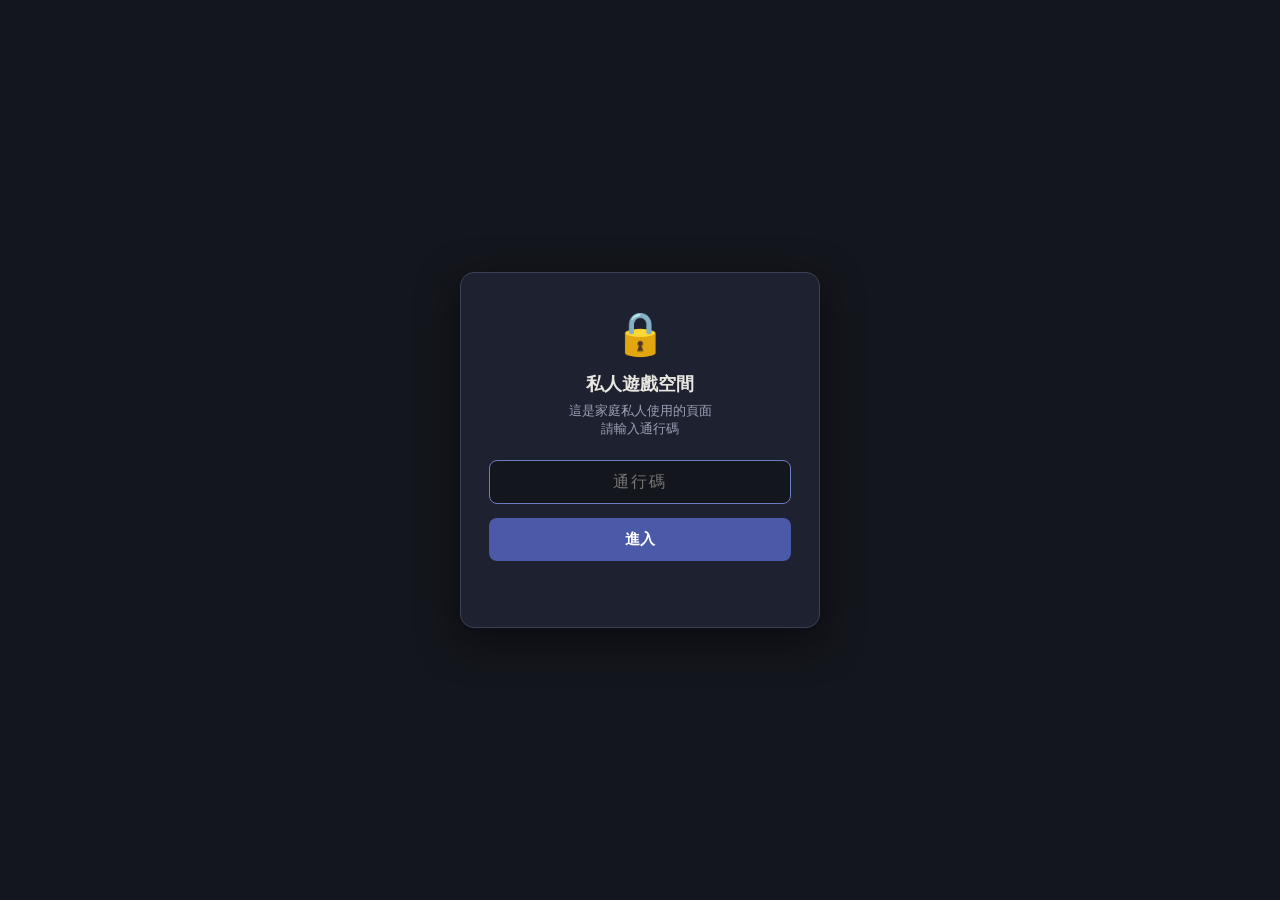
==== gate.html @ 71e1554f "私人化：加通行碼閘門 gate.html + noindex + robots.txt Co-Authored-By: Claude Fable 5 <noreply@anthropic.com>" ====
<!DOCTYPE html>
<html lang="zh-TW">
<head>
    <meta charset="UTF-8">
    <meta name="robots" content="noindex, nofollow">
    <meta http-equiv="Cache-Control" content="no-cache, no-store, must-revalidate">
    <meta name="viewport" content="width=device-width, initial-scale=1.0">
    <title>私人遊戲空間</title>
    <style>
        * { margin: 0; padding: 0; box-sizing: border-box; }
        body {
            min-height: 100vh;
            display: flex;
            align-items: center;
            justify-content: center;
            background: #14161d;
            font-family: "Noto Sans TC", -apple-system, sans-serif;
            color: #e8e6e0;
        }
        .card {
            width: min(90vw, 360px);
            background: #1e2230;
            border: 1px solid #3a4055;
            border-radius: 14px;
            padding: 36px 28px;
            text-align: center;
            box-shadow: 0 12px 40px rgba(0,0,0,.5);
        }
        .lock { font-size: 42px; margin-bottom: 14px; }
        h1 { font-size: 18px; font-weight: 700; margin-bottom: 6px; }
        p { font-size: 13px; color: #9aa0b5; margin-bottom: 22px; }
        input {
            width: 100%;
            padding: 12px 14px;
            font-size: 16px;
            border-radius: 8px;
            border: 1px solid #3a4055;
            background: #14161d;
            color: #e8e6e0;
            text-align: center;
            letter-spacing: 2px;
            outline: none;
        }
        input:focus { border-color: #6b7cc4; }
        button {
            width: 100%;
            margin-top: 14px;
            padding: 12px;
            font-size: 15px;
            font-weight: 700;
            border: none;
            border-radius: 8px;
            background: #4a5aa8;
            color: #fff;
            cursor: pointer;
        }
        button:active { transform: scale(.98); }
        .err { color: #e07a7a; font-size: 13px; margin-top: 12px; min-height: 18px; }
    </style>
</head>
<body>
    <div class="card">
        <div class="lock">🔒</div>
        <h1>私人遊戲空間</h1>
        <p>這是家庭私人使用的頁面<br>請輸入通行碼</p>
        <input id="pw" type="password" placeholder="通行碼" autocomplete="off" autofocus>
        <button id="go">進入</button>
        <div class="err" id="err"></div>
    </div>
    <script>
    (function(){
        var HASH = '5eafec6bec787a30feec8c49f4e0bdd7fb009fb1cee4ffd6079e1e3b9ff959e3';
        var KEY = 'ilc_gate_ok';
        try { if (localStorage.getItem(KEY) === HASH) { location.replace('./'); return; } } catch(e){}
        function sha256hex(str){
            return crypto.subtle.digest('SHA-256', new TextEncoder().encode(str)).then(function(buf){
                return Array.prototype.map.call(new Uint8Array(buf), function(b){
                    return ('0'+b.toString(16)).slice(-2);
                }).join('');
            });
        }
        function submit(){
            var v = document.getElementById('pw').value.trim();
            if (!v) return;
            sha256hex(v).then(function(h){
                if (h === HASH) {
                    try { localStorage.setItem(KEY, HASH); } catch(e){}
                    location.replace('./');
                } else {
                    document.getElementById('err').textContent = '通行碼不對，再試一次';
                    document.getElementById('pw').value = '';
                }
            });
        }
        document.getElementById('go').addEventListener('click', submit);
        document.getElementById('pw').addEventListener('keydown', function(e){
            if (e.key === 'Enter') submit();
        });
    })();
    </script>
</body>
</html>
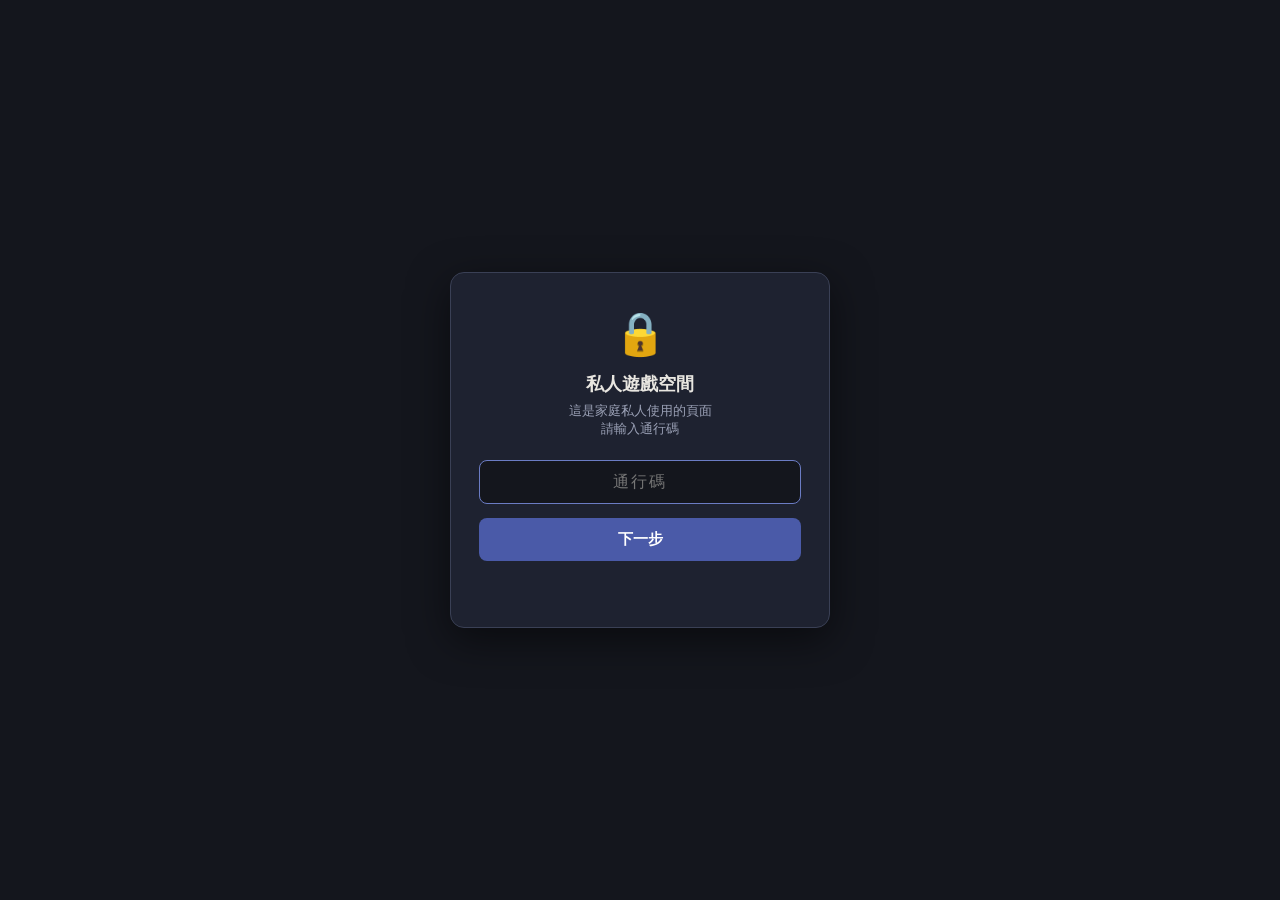
==== commit cfb6588d: "gate 進門頁改兩步驟：通行碼 → 玩家1-4 按鈕選擇（Ken 拍板）；pull 保留 gate/選人狀態 Co-Authored-By: Claude Fable 5 <noreply@anth" ====
--- a/gate.html
+++ b/gate.html
@@ -18,7 +18,7 @@
             color: #e8e6e0;
         }
         .card {
-            width: min(90vw, 360px);
+            width: min(90vw, 380px);
             background: #1e2230;
             border: 1px solid #3a4055;
             border-radius: 14px;
@@ -56,22 +56,65 @@
         }
         button:active { transform: scale(.98); }
         .err { color: #e07a7a; font-size: 13px; margin-top: 12px; min-height: 18px; }
+        .hidden { display: none; }
+        .players { display: grid; grid-template-columns: 1fr 1fr; gap: 12px; }
+        .players button {
+            margin-top: 0;
+            padding: 18px 10px;
+            font-size: 16px;
+            background: #2a3046;
+            border: 1px solid #3a4055;
+        }
+        .players button.cur { background: #4a5aa8; border-color: #6b7cc4; }
+        .players button .sub { display: block; font-size: 11px; font-weight: 400; color: #b8bdd0; margin-top: 4px; }
+        .hint { font-size: 12px; color: #9aa0b5; margin-top: 18px; line-height: 1.7; }
     </style>
 </head>
 <body>
     <div class="card">
-        <div class="lock">🔒</div>
-        <h1>私人遊戲空間</h1>
-        <p>這是家庭私人使用的頁面<br>請輸入通行碼</p>
-        <input id="pw" type="password" placeholder="通行碼" autocomplete="off" autofocus>
-        <button id="go">進入</button>
-        <div class="err" id="err"></div>
+        <!-- 第一步：通行碼 -->
+        <div id="step-pw">
+            <div class="lock">🔒</div>
+            <h1>私人遊戲空間</h1>
+            <p>這是家庭私人使用的頁面<br>請輸入通行碼</p>
+            <input id="pw" type="password" placeholder="通行碼" autocomplete="off" autofocus>
+            <button id="go">下一步</button>
+            <div class="err" id="err"></div>
+        </div>
+        <!-- 第二步：選玩家 -->
+        <div id="step-slot" class="hidden">
+            <div class="lock">👤</div>
+            <h1>你是玩家幾？</h1>
+            <p>一人一個號碼、進度各自獨立<br>同一個人的電腦和手機選同一號</p>
+            <div class="players">
+                <button data-s="1">👑 玩家1</button>
+                <button data-s="2">🎮 玩家2</button>
+                <button data-s="3">🎮 玩家3</button>
+                <button data-s="4">🎮 玩家4</button>
+            </div>
+            <div class="hint">選好直接進遊戲。之後這台裝置都直接進，<br>要換人玩再回這頁（遊戲裡 ☁️ 雲端存檔同步也能切）。</div>
+        </div>
     </div>
     <script>
     (function(){
-        var HASH = '5eafec6bec787a30feec8c49f4e0bdd7fb009fb1cee4ffd6079e1e3b9ff959e3';
-        var KEY = 'ilc_gate_ok';
-        try { if (localStorage.getItem(KEY) === HASH) { location.replace('./'); return; } } catch(e){}
+        var HASH = '94e441327a1592db2503342e37cb173870aa0c5cc2f3976e02bcca94f9210ec6';
+        var K_GATE = 'ilc_gate_ok', K_SLOTOK = 'ilc_slot_ok', K_SLOT = 'afk_cs_slot', K_SEEN = 'afk_cs_seen';
+        function ls(k){ try { return localStorage.getItem(k); } catch(e){ return null; } }
+        function authed(){ return ls(K_GATE) === HASH; }
+
+        function showSlot(){
+            document.getElementById('step-pw').className = 'hidden';
+            var el = document.getElementById('step-slot');
+            el.className = '';
+            var cur = ls(K_SLOT);
+            Array.prototype.forEach.call(el.querySelectorAll('.players button'), function(b){
+                if (b.getAttribute('data-s') === cur) b.className = 'cur';
+            });
+        }
+
+        // 已通過通行碼 → 直接跳到選玩家那步（讓人隨時可以回來換人）
+        if (authed()) showSlot();
+
         function sha256hex(str){
             return crypto.subtle.digest('SHA-256', new TextEncoder().encode(str)).then(function(buf){
                 return Array.prototype.map.call(new Uint8Array(buf), function(b){
@@ -84,8 +127,8 @@
             if (!v) return;
             sha256hex(v).then(function(h){
                 if (h === HASH) {
-                    try { localStorage.setItem(KEY, HASH); } catch(e){}
-                    location.replace('./');
+                    try { localStorage.setItem(K_GATE, HASH); } catch(e){}
+                    showSlot();
                 } else {
                     document.getElementById('err').textContent = '通行碼不對，再試一次';
                     document.getElementById('pw').value = '';
@@ -96,6 +139,18 @@
         document.getElementById('pw').addEventListener('keydown', function(e){
             if (e.key === 'Enter') submit();
         });
+
+        Array.prototype.forEach.call(document.querySelectorAll('.players button'), function(b){
+            b.addEventListener('click', function(){
+                var s = b.getAttribute('data-s');
+                try {
+                    if (ls(K_SLOT) !== s) localStorage.removeItem(K_SEEN);   // 換槽 = 改認另一份雲端存檔
+                    localStorage.setItem(K_SLOT, s);
+                    localStorage.setItem(K_SLOTOK, '1');
+                } catch(e){}
+                location.replace('./');
+            });
+        });
     })();
     </script>
 </body>
